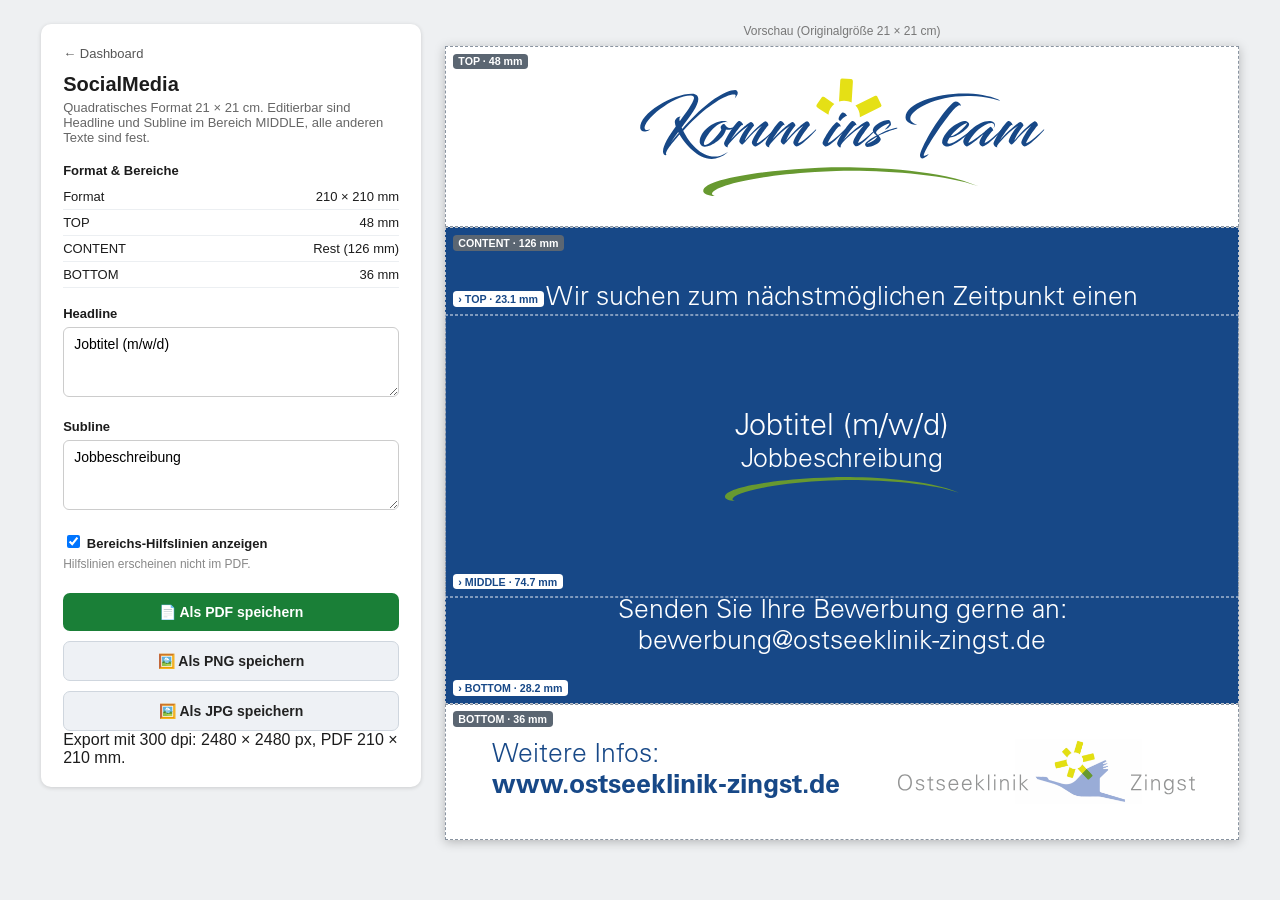
==== apps/socialmedia/index.html @ 78ff5de2 "Projekt in Dashboard und Apps gegliedert, SocialMedia-App ergaenzt - Dashboard (index.html) als Star" ====
<!DOCTYPE html>
<html lang="de">
<head>
<meta charset="UTF-8">
<meta name="viewport" content="width=device-width, initial-scale=1">
<title>OKZ SocialMedia</title>
<link rel="stylesheet" href="../../shared/base.css">
<style>
  :root{
    --sm-w: 210mm;
    --sm-h: 210mm;
    --top-h: 48mm;
    --bottom-h: 36mm;
    --top-edge: 8.4mm;
    --bottom-left: 12.3mm;
    --bottom-logo-right: 11.7mm;
    --bottom-logo-bottom: 9.5mm;
    --content-top-gap: 15mm;
    --content-bottom-gap: 12mm;
    --mid-side: 12.5mm;
    --mid-line-h: 6.5mm;
    --mid-line-gap: 0mm;
  }

  /* --- Vorschau ---
     #sign behält intern immer exakt 210x210mm (PDF-Export) und wird für die
     Bildschirmanzeige per JS-Transform herunterskaliert (wie beim Schilder-Generator). */
  .preview-wrap{
    width: 100%;
    max-width: var(--sm-w);
    flex: 1 1 320px;
  }
  .preview-scale-note{
    font-size: 12px;
    color:#777;
    margin-bottom: 8px;
    text-align:center;
  }
  .sign-scale-wrap{
    position: relative;
    width: 100%;
    aspect-ratio: 1 / 1;
    overflow: hidden;
    box-shadow: 0 2px 10px rgba(0,0,0,0.25);
  }
  #sign{
    position: absolute;
    top: 0;
    left: 0;
    width: var(--sm-w);
    height: var(--sm-h);
    background:#fff;
    overflow: hidden;
    transform-origin: top left;

    /* 3 vertikale Bereiche: TOP fix, BOTTOM fix, CONTENT = verbleibende Höhe */
    display: grid;
    grid-template-rows: var(--top-h) minmax(0, 1fr) var(--bottom-h);
  }
  .zone{
    position: relative;
    min-height: 0;
    overflow: hidden;
  }
  .zone-top{ background: #ffffff; }
  /* CONTENT: selbst 3 vertikale Bereiche. TOP/BOTTOM fest (Höhe = Inhalt),
     MIDDLE flexibel (= Rest). */
  .zone-content{
    background: #174887;
    color: #ffffff;
    display: grid;
    grid-template-rows: auto minmax(0, 1fr) auto;
    font-family: "Univers LT Std", Arial, sans-serif;
    font-size: 20pt;
    line-height: 1.15;
  }
  .subzone{ position: relative; min-height: 0; }
  .zone-content p{ margin: 0; font-weight: 300; }
  .content-top{
    text-align: center;
    padding-top: var(--content-top-gap);
  }
  .content-bottom{
    text-align: center;
    padding-bottom: var(--content-bottom-gap);
  }
  /* MIDDLE: editierbare Blöcke (Headline + Subline + grüne Linie), 12,5 mm Rand links/rechts */
  .content-middle{
    display: flex;
    flex-direction: column;
    justify-content: safe center;
    padding-inline: var(--mid-side);
    overflow: hidden;
    text-align: center;
  }
  .mid-block{ flex: none; }
  .zone-content p.mid-headline{
    font-size: 23pt;
    white-space: pre-wrap;
  }
  .zone-content p.mid-subline{
    font-size: 20pt;
    white-space: pre-wrap;
  }
  .mid-line{
    display: block;
    height: var(--mid-line-h);
    width: auto;
    margin: var(--mid-line-gap) auto 0;
  }
  .warn{ margin: 8px 0 0; font-size: 12px; color: #b3261e; }

  .zone-bottom{
    background: #ffffff;
    color: #174887;
    /* feste Texte: vertikal zentriert, 12,3 mm Abstand links */
    display: flex;
    flex-direction: column;
    justify-content: center;
    padding-left: var(--bottom-left);
    font-family: "Univers LT Std", Arial, sans-serif;
    font-size: 20pt;
    line-height: 1.15;
  }
  /* Logo: Originalgröße aus dem SVG (78,5 mm), Abstand rechts/unten zur Fläche */
  .bottom-logo{
    position: absolute;
    right: var(--bottom-logo-right);
    bottom: var(--bottom-logo-bottom);
    width: 78.5mm;
    height: calc(78.5mm * 4549.1 / 20830.04);
    display: block;
  }
  .zone-bottom p{ margin: 0; font-weight: 300; }
  .zone-bottom p.strong{ font-weight: 700; }

  /* TOP: Logo mit Randabstand, innerhalb der Fläche eingepasst und zentriert */
  .top-logo{
    position: absolute;
    inset: var(--top-edge);
    width: calc(100% - 2 * var(--top-edge));
    height: calc(100% - 2 * var(--top-edge));
    object-fit: contain;
    object-position: center;
  }

  /* Hilfslinien: Bereichsrahmen + Beschriftung (nur Bildschirm, nicht im PDF) */
  #sign.show-guides .zone{
    outline: 1px dashed #8a94a0;
    outline-offset: -1px;
  }
  #sign.show-guides .zone::before{
    content: attr(data-label);
    position: absolute;
    top: 2mm;
    left: 2mm;
    padding: 0.5mm 1.5mm;
    font: 600 8pt "Segoe UI", Arial, sans-serif;
    color: #fff;
    background: #5b6672;
    border-radius: 1mm;
    z-index: 1;
  }

  #sign.show-guides .subzone{
    outline: 1px dashed rgba(255,255,255,0.45);
    outline-offset: -1px;
  }
  #sign.show-guides .subzone::before{
    content: attr(data-label);
    position: absolute;
    bottom: 2mm;
    left: 2mm;
    padding: 0.5mm 1.5mm;
    font: 600 8pt "Segoe UI", Arial, sans-serif;
    color: #174887;
    background: #fff;
    border-radius: 1mm;
    z-index: 1;
  }
  /* leere Bereiche (Höhe 0) bekommen keine Beschriftung */
  #sign [data-label=""]::before{ display: none !important; }

  .spec{
    width: 100%;
    border-collapse: collapse;
    font-size: 13px;
    margin-top: 4px;
  }
  .spec td{ padding: 5px 0; border-bottom: 1px solid #eceff2; }
  .spec td:last-child{ text-align: right; font-variant-numeric: tabular-nums; }
  .check{
    display:flex;
    align-items:center;
    gap: 8px;
    font-size: 14px;
    cursor:pointer;
  }

  @media print{
    .app{ padding:0; gap:0; }
    .panel, .preview-scale-note{ display:none !important; }
    .preview-wrap{ display:flex; width:auto; max-width:none; }
    .sign-scale-wrap{
      box-shadow:none;
      width: var(--sm-w);
      height: var(--sm-h);
      aspect-ratio: auto;
      overflow: visible;
    }
    #sign{
      position: static;
      transform: none !important;
      margin:0;
    }
    #sign{ -webkit-print-color-adjust: exact; print-color-adjust: exact; }
    #sign .zone, #sign .subzone{ outline: none !important; }
    #sign .zone::before, #sign .subzone::before{ display: none !important; }
    @page{ size: 210mm 210mm; margin: 0; }
  }
</style>
</head>
<body>
<script src="../../shared/auth.js"></script>
<div class="app">

  <div class="panel">
    <a class="back-link" href="../../index.html">← Dashboard</a>
    <h1>SocialMedia</h1>
    <p class="sub">Quadratisches Format 21 × 21 cm. Editierbar sind Headline und Subline im Bereich MIDDLE, alle anderen Texte sind fest.</p>

    <div class="field">
      <label>Format &amp; Bereiche</label>
      <table class="spec">
        <tr><td>Format</td><td>210 × 210 mm</td></tr>
        <tr><td>TOP</td><td>48 mm</td></tr>
        <tr><td>CONTENT</td><td>Rest (126 mm)</td></tr>
        <tr><td>BOTTOM</td><td>36 mm</td></tr>
      </table>
    </div>

    <div class="field">
      <label for="inHeadline">Headline</label>
      <textarea id="inHeadline"></textarea>
    </div>

    <div class="field">
      <label for="inSubline">Subline</label>
      <textarea id="inSubline"></textarea>
      <p class="warn" id="midWarn" hidden>Der Text passt nicht in den Bereich MIDDLE und wird abgeschnitten. Bitte kürzen.</p>
    </div>

    <div class="field">
      <label class="check"><input type="checkbox" id="chkGuides" checked> Bereichs-Hilfslinien anzeigen</label>
      <div class="hint">Hilfslinien erscheinen nicht im PDF.</div>
    </div>

    <div class="btnrow">
      <button class="btn-primary" id="btnPdf">📄 Als PDF speichern</button>
      <button class="btn-secondary" id="btnPng">🖼️ Als PNG speichern</button>
      <button class="btn-secondary" id="btnJpg">🖼️ Als JPG speichern</button>
    </div>
    <div class="hint" id="exportHint">Export mit 300 dpi: 2480 × 2480 px, PDF 210 × 210 mm.</div>
  </div>

  <div class="preview-wrap">
    <div class="preview-scale-note">Vorschau (Originalgröße 21 × 21 cm)</div>
    <div class="sign-scale-wrap" id="signScaleWrap">
      <div id="sign" class="show-guides">
        <div class="zone zone-top" id="zoneTop" data-name="TOP">
          <img class="top-logo" src="../../assets/TOP-Logo.svg" alt="Komm ins Team">
        </div>
        <div class="zone zone-content" id="zoneContent" data-name="CONTENT">
          <div class="subzone content-top" data-name="› TOP">
            <p>Wir suchen zum nächstmöglichen Zeitpunkt einen</p>
          </div>
          <div class="subzone content-middle" data-name="› MIDDLE"></div>
          <div class="subzone content-bottom" data-name="› BOTTOM">
            <p>Senden Sie Ihre Bewerbung gerne an:</p>
            <p>bewerbung@ostseeklinik-zingst.de</p>
          </div>
        </div>
        <div class="zone zone-bottom" id="zoneBottom" data-name="BOTTOM">
          <p>Weitere Infos:</p>
          <p class="strong">www.ostseeklinik-zingst.de</p>
          <object class="bottom-logo" type="image/svg+xml" data="../../assets/BOTTOM-logo.svg" role="img" aria-label="Ostseeklinik Zingst"></object>
        </div>
      </div>
    </div>
  </div>

</div>

<script src="../../shared/export.js"></script>
<script>
const els = {
  signScaleWrap: document.getElementById("signScaleWrap"),
  sign: document.getElementById("sign"),
  chkGuides: document.getElementById("chkGuides"),
  zones: document.querySelectorAll(".zone, .subzone"),
  middle: document.querySelector(".content-middle"),
  inHeadline: document.getElementById("inHeadline"),
  inSubline: document.getElementById("inSubline"),
  midWarn: document.getElementById("midWarn"),
  btnPdf: document.getElementById("btnPdf"),
  btnPng: document.getElementById("btnPng"),
  btnJpg: document.getElementById("btnJpg")
};

// Der einzige editierbare Block (Bereich MIDDLE)
const state = { headline: "Jobtitel (m/w/d)", subline: "Jobbeschreibung" };

const EXPORT = { widthMm: 210, heightMm: 210, dpi: 300 };
const MM_PER_PX = 25.4 / 96;

function renderMiddle(){
  els.middle.replaceChildren();
  const blockEl = document.createElement("div");
  blockEl.className = "mid-block";

  if(state.headline){
    const h = document.createElement("p");
    h.className = "mid-headline";
    h.textContent = state.headline;
    blockEl.appendChild(h);
  }
  if(state.subline){
    const s = document.createElement("p");
    s.className = "mid-subline";
    s.textContent = state.subline;
    blockEl.appendChild(s);
  }

  const line = document.createElement("img");
  line.className = "mid-line";
  line.src = "../../assets/green-line.svg";
  line.alt = "";
  blockEl.appendChild(line);

  els.middle.appendChild(blockEl);
  els.midWarn.hidden = els.middle.scrollHeight <= els.middle.clientHeight + 1;
}

function updatePreviewScale(){
  const wrapWidth = els.signScaleWrap.clientWidth;
  const naturalWidth = els.sign.offsetWidth; // von transform unbeeinflusst
  if(!wrapWidth || !naturalWidth) return;
  const scale = wrapWidth / naturalWidth;
  els.sign.style.transform = `scale(${scale})`;
  updateZoneLabels(scale);
}

// Beschriftet die Bereiche mit der tatsächlich gerenderten Höhe in mm
function updateZoneLabels(scale){
  els.zones.forEach(z => {
    const mm = z.getBoundingClientRect().height / scale * MM_PER_PX;
    z.dataset.label = mm < 0.05 ? "" : `${z.dataset.name} · ${mm.toFixed(1).replace(/\.0$/, "")} mm`;
  });
}

// --- Export ---
function fileBase(){
  const slug = state.headline.toLowerCase().replace(/[^a-z0-9äöüß]+/g, "-").replace(/^-+|-+$/g, "");
  return slug ? "socialmedia-" + slug : "socialmedia";
}

function setBusy(busy){
  [els.btnPdf, els.btnPng, els.btnJpg].forEach(b => { b.disabled = busy; });
  document.body.style.cursor = busy ? "progress" : "";
}

async function exportAs(kind){
  // Per Doppelklick (file://) kann der Browser keine Dateien laden/auslesen:
  // PDF geht dann über den Druckdialog, Bilder brauchen die Webseite.
  if(location.protocol === "file:"){
    if(kind === "pdf"){ window.print(); return; }
    alert("PNG/JPG-Export funktioniert nur über die Webseite (GitHub Pages) oder einen lokalen Server, nicht per Doppelklick auf die Datei.\n\nAlternative: „Als PDF speichern“ nutzt dann den Druckdialog.");
    return;
  }

  setBusy(true);
  try{
    const canvas = await OkzExport.renderToCanvas(els.sign, EXPORT);
    const base = fileBase();
    if(kind === "png"){
      OkzExport.download(await OkzExport.canvasToBlob(canvas, "image/png"), base + ".png");
      return;
    }
    const jpg = await OkzExport.canvasToBlob(canvas, "image/jpeg", 0.95);
    if(kind === "jpg"){
      OkzExport.download(jpg, base + ".jpg");
    } else {
      const pdf = await OkzExport.pdfFromJpeg(jpg, canvas.width, canvas.height, EXPORT.widthMm, EXPORT.heightMm);
      OkzExport.download(pdf, base + ".pdf");
    }
  }catch(err){
    console.error(err);
    alert("Export fehlgeschlagen: " + err.message);
  }finally{
    setBusy(false);
  }
}

// --- Events ---
els.inHeadline.value = state.headline;
els.inSubline.value = state.subline;
els.inHeadline.addEventListener("input", e => { state.headline = e.target.value; renderMiddle(); });
els.inSubline.addEventListener("input", e => { state.subline = e.target.value; renderMiddle(); });

els.chkGuides.addEventListener("change", () => {
  els.sign.classList.toggle("show-guides", els.chkGuides.checked);
});
els.btnPdf.addEventListener("click", () => exportAs("pdf"));
els.btnPng.addEventListener("click", () => exportAs("png"));
els.btnJpg.addEventListener("click", () => exportAs("jpg"));

window.addEventListener("resize", updatePreviewScale);
window.addEventListener("load", () => { updatePreviewScale(); renderMiddle(); });
renderMiddle();
updatePreviewScale();
</script>
</body>
</html>
---- shared/base.css ----
/* Gemeinsame Basis für Dashboard und alle Apps (Schilder, SocialMedia, ...) */

@font-face{
  font-family: "Univers LT Std";
  src: url("fonts/UniversLTStd-Bold.otf") format("opentype");
  font-weight: 700;
  font-style: normal;
}
@font-face{
  font-family: "Univers LT Std";
  src: url("fonts/UniversLTStd-Light.otf") format("opentype");
  font-weight: 300;
  font-style: normal;
}

*{ box-sizing: border-box; }
html,body{
  margin:0; padding:0;
  font-family: "Segoe UI", Arial, Helvetica, sans-serif;
  background:#eef0f2;
  color:#1c1c1c;
}

/* --- Layout: Seitenleiste (.panel) + Vorschau --- */
.app{
  display:flex;
  flex-wrap: wrap;
  gap: 24px;
  padding: 24px;
  align-items: flex-start;
  justify-content: center;
}
.panel{
  background:#fff;
  border-radius: 10px;
  box-shadow: 0 1px 4px rgba(0,0,0,0.15);
  padding: 20px 22px;
  width: 100%;
  max-width: 380px;
  flex: 1 1 320px;
}
.panel h1{
  font-size: 20px;
  margin: 0 0 4px 0;
}
.panel p.sub{
  margin: 0 0 18px 0;
  color:#666;
  font-size: 13px;
}
.back-link{
  display:inline-block;
  margin-bottom: 12px;
  font-size: 13px;
  color:#555;
  text-decoration:none;
}
.back-link:hover{ color:#111; text-decoration:underline; }

/* --- Formularfelder --- */
.field{ margin-bottom: 18px; }
.field label, label.fieldlabel{
  display:block;
  font-weight: 600;
  font-size: 13px;
  margin-bottom: 6px;
}
.field input[type="text"],
.field textarea,
select{
  width: 100%;
  padding: 8px 10px;
  border: 1px solid #ccc;
  border-radius: 6px;
  font-size: 14px;
  font-family: inherit;
  resize: vertical;
}
.field textarea{ min-height: 70px; }
.field .hint{
  font-size: 12px;
  color:#888;
  margin-top: 4px;
}

/* --- Buttons --- */
.btnrow{
  display:flex;
  flex-direction: column;
  gap: 10px;
  margin-top: 22px;
}
button{
  font-family: inherit;
  font-size: 14px;
  font-weight: 600;
  padding: 11px 14px;
  border-radius: 7px;
  border: none;
  cursor: pointer;
}
.btn-primary{ background:#1a7f37; color:#fff; }
.btn-secondary{ background:#eef1f5; color:#222; border:1px solid #cfd6de; }
.btn-tertiary{ background:#fff; color:#222; border:1px solid #cfd6de; cursor:pointer; }

/* --- Login-Hürde (wird von auth.js nur bei gesetztem Passwort-Hash eingefügt) --- */
.login-gate{
  position: fixed;
  inset: 0;
  background: #eef0f2;
  display: flex;
  align-items: center;
  justify-content: center;
  z-index: 1000;
  padding: 24px;
}
.login-card{
  background:#fff;
  border-radius: 10px;
  box-shadow: 0 1px 4px rgba(0,0,0,0.15);
  padding: 28px 26px;
  width: 100%;
  max-width: 320px;
  text-align: center;
}
.login-card h1{
  font-size: 18px;
  margin: 0 0 4px 0;
}
.login-card p.sub{
  margin: 0 0 16px 0;
  color:#666;
  font-size: 13px;
}
.login-card input[type="password"]{
  width: 100%;
  padding: 10px 12px;
  border: 1px solid #ccc;
  border-radius: 6px;
  font-size: 15px;
  font-family: inherit;
}
.login-error{
  color:#b3261e;
  font-size: 13px;
  margin: 10px 0 0 0;
  display:none;
}

@media print{
  body{ background:#fff; }
  .login-gate{ display:none !important; }
}

@media (max-width: 480px){
  .app{ padding: 12px; gap: 16px; }
  .panel{ padding: 16px; }
}
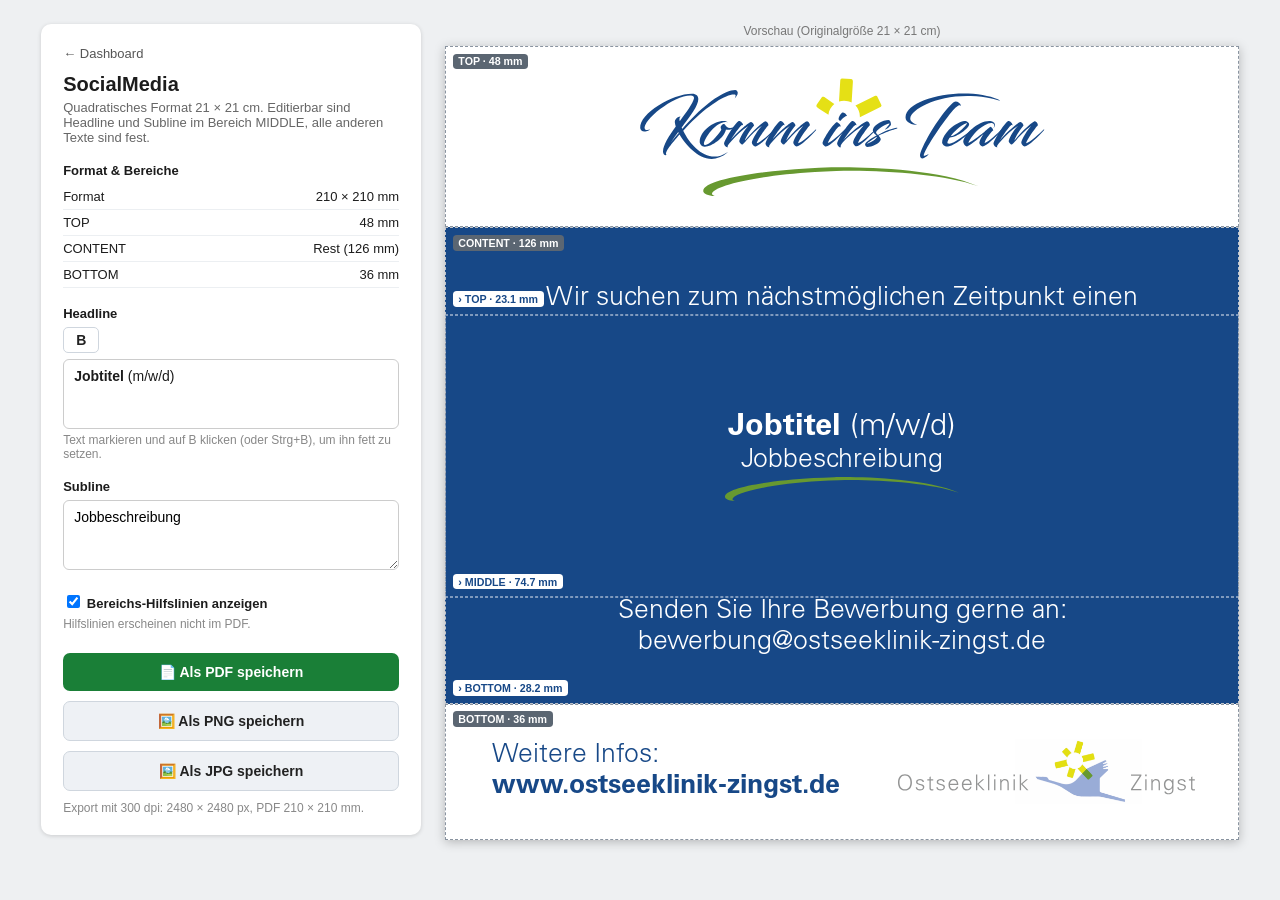
==== commit f0d6bfc6: "Update" ====
--- a/apps/socialmedia/index.html
+++ b/apps/socialmedia/index.html
@@ -108,7 +108,34 @@
     width: auto;
     margin: var(--mid-line-gap) auto 0;
   }
+  .zone-content p.mid-headline .mid-bold{ font-weight: 700; }
   .warn{ margin: 8px 0 0; font-size: 12px; color: #b3261e; }
+  #exportHint{ margin-top: 10px; font-size: 12px; color: #888; }
+
+  /* Headline-Editor: Textfeld mit Fett-Schaltfläche */
+  .rte-bar{ display: flex; margin-bottom: 6px; }
+  .rte-btn{
+    background:#fff;
+    border:1px solid #cfd6de;
+    color:#222;
+    font-size:14px;
+    padding: 4px 12px;
+    border-radius: 5px;
+    cursor:pointer;
+  }
+  .rte-btn.active{ background:#222; border-color:#222; color:#fff; }
+  .rte{
+    width: 100%;
+    min-height: 70px;
+    padding: 8px 10px;
+    border: 1px solid #ccc;
+    border-radius: 6px;
+    background: #fff;
+    font-size: 14px;
+    font-family: inherit;
+    white-space: pre-wrap;
+    overflow-wrap: anywhere;
+  }
 
   .zone-bottom{
     background: #ffffff;
@@ -240,8 +267,12 @@
     </div>
 
     <div class="field">
-      <label for="inHeadline">Headline</label>
-      <textarea id="inHeadline"></textarea>
+      <label id="lblHeadline">Headline</label>
+      <div class="rte-bar">
+        <button type="button" class="rte-btn" id="btnBold" title="Markierten Text fett (Strg+B)" aria-pressed="false"><b>B</b></button>
+      </div>
+      <div class="rte" id="inHeadline" contenteditable="true" role="textbox" aria-multiline="true" aria-labelledby="lblHeadline"></div>
+      <div class="hint">Text markieren und auf B klicken (oder Strg+B), um ihn fett zu setzen.</div>
     </div>
 
     <div class="field">
@@ -300,6 +331,7 @@
   zones: document.querySelectorAll(".zone, .subzone"),
   middle: document.querySelector(".content-middle"),
   inHeadline: document.getElementById("inHeadline"),
+  btnBold: document.getElementById("btnBold"),
   inSubline: document.getElementById("inSubline"),
   midWarn: document.getElementById("midWarn"),
   btnPdf: document.getElementById("btnPdf"),
@@ -308,7 +340,62 @@
 };
 
 // Der einzige editierbare Block (Bereich MIDDLE)
-const state = { headline: "Jobtitel (m/w/d)", subline: "Jobbeschreibung" };
+// Headline als Textabschnitte: { t: Text (inkl. Zeilenumbruechen), b: fett }
+const state = {
+  headline: [{ t: "Jobtitel", b: true }, { t: " (m/w/d)", b: false }],
+  subline: "Jobbeschreibung"
+};
+
+function headlineText(){
+  return state.headline.map(r => r.t).join("");
+}
+
+// Liest den Editor (contenteditable) in Textabschnitte; nur Fett und Zeilenumbrueche zaehlen.
+function readRuns(root){
+  const runs = [];
+  const endsWithNewline = () => runs.length > 0 && runs[runs.length - 1].t.endsWith("\n");
+  const push = (t, b) => {
+    if(!t) return;
+    const last = runs[runs.length - 1];
+    if(last && last.b === b) last.t += t; else runs.push({ t, b });
+  };
+  const walk = (node, bold) => {
+    node.childNodes.forEach(ch => {
+      if(ch.nodeType === Node.TEXT_NODE){
+        push(ch.nodeValue.split(String.fromCharCode(160)).join(" "), bold);
+        return;
+      }
+      if(ch.nodeType !== Node.ELEMENT_NODE) return;
+      if(ch.tagName === "BR"){ push("\n", bold); return; }
+      let b = bold;
+      if(ch.tagName === "B" || ch.tagName === "STRONG") b = true;
+      const w = ch.style && ch.style.fontWeight;
+      if(w) b = (w === "bold" || w === "bolder" || parseInt(w, 10) >= 600);
+      if((ch.tagName === "DIV" || ch.tagName === "P") && runs.length && !endsWithNewline()) push("\n", false);
+      walk(ch, b);
+    });
+  };
+  walk(root, false);
+  while(runs.length && /\n$/.test(runs[runs.length - 1].t)){
+    const last = runs[runs.length - 1];
+    last.t = last.t.replace(/\n+$/, "");
+    if(!last.t) runs.pop();
+  }
+  return runs;
+}
+
+function fillEditor(runs){
+  els.inHeadline.replaceChildren();
+  runs.forEach(r => {
+    if(r.b){
+      const b = document.createElement("b");
+      b.textContent = r.t;
+      els.inHeadline.appendChild(b);
+    } else {
+      els.inHeadline.appendChild(document.createTextNode(r.t));
+    }
+  });
+}
 
 const EXPORT = { widthMm: 210, heightMm: 210, dpi: 300 };
 const MM_PER_PX = 25.4 / 96;
@@ -318,10 +405,19 @@
   const blockEl = document.createElement("div");
   blockEl.className = "mid-block";
 
-  if(state.headline){
+  if(headlineText()){
     const h = document.createElement("p");
     h.className = "mid-headline";
-    h.textContent = state.headline;
+    state.headline.forEach(r => {
+      if(r.b){
+        const s = document.createElement("span");
+        s.className = "mid-bold";
+        s.textContent = r.t;
+        h.appendChild(s);
+      } else {
+        h.appendChild(document.createTextNode(r.t));
+      }
+    });
     blockEl.appendChild(h);
   }
   if(state.subline){
@@ -360,7 +456,7 @@
 
 // --- Export ---
 function fileBase(){
-  const slug = state.headline.toLowerCase().replace(/[^a-z0-9äöüß]+/g, "-").replace(/^-+|-+$/g, "");
+  const slug = headlineText().toLowerCase().replace(/[^a-z0-9äöüß]+/g, "-").replace(/^-+|-+$/g, "");
   return slug ? "socialmedia-" + slug : "socialmedia";
 }
 
@@ -402,9 +498,45 @@
 }
 
 // --- Events ---
-els.inHeadline.value = state.headline;
+fillEditor(state.headline);
 els.inSubline.value = state.subline;
-els.inHeadline.addEventListener("input", e => { state.headline = e.target.value; renderMiddle(); });
+
+function syncHeadline(){
+  state.headline = readRuns(els.inHeadline);
+  renderMiddle();
+  updateBoldState();
+}
+
+function updateBoldState(){
+  const sel = document.getSelection();
+  const inside = sel.rangeCount > 0 && els.inHeadline.contains(sel.anchorNode);
+  const on = inside && document.queryCommandState("bold");
+  els.btnBold.classList.toggle("active", !!on);
+  els.btnBold.setAttribute("aria-pressed", String(!!on));
+}
+
+els.inHeadline.addEventListener("input", syncHeadline);
+// Nur Fett erlaubt: Kursiv/Unterstrichen/... sperren, Enter als Zeilenumbruch, Einfuegen nur als Text
+els.inHeadline.addEventListener("beforeinput", e => {
+  if(e.inputType === "insertParagraph"){
+    e.preventDefault();
+    document.execCommand("insertLineBreak");
+  } else if(e.inputType === "insertFromDrop" || (e.inputType.startsWith("format") && e.inputType !== "formatBold")){
+    e.preventDefault();
+  }
+});
+els.inHeadline.addEventListener("paste", e => {
+  e.preventDefault();
+  const text = (e.clipboardData || window.clipboardData).getData("text/plain");
+  document.execCommand("insertText", false, text);
+});
+els.btnBold.addEventListener("mousedown", e => e.preventDefault());
+els.btnBold.addEventListener("click", () => {
+  els.inHeadline.focus();
+  document.execCommand("bold");
+  syncHeadline();
+});
+document.addEventListener("selectionchange", updateBoldState);
 els.inSubline.addEventListener("input", e => { state.subline = e.target.value; renderMiddle(); });
 
 els.chkGuides.addEventListener("change", () => {
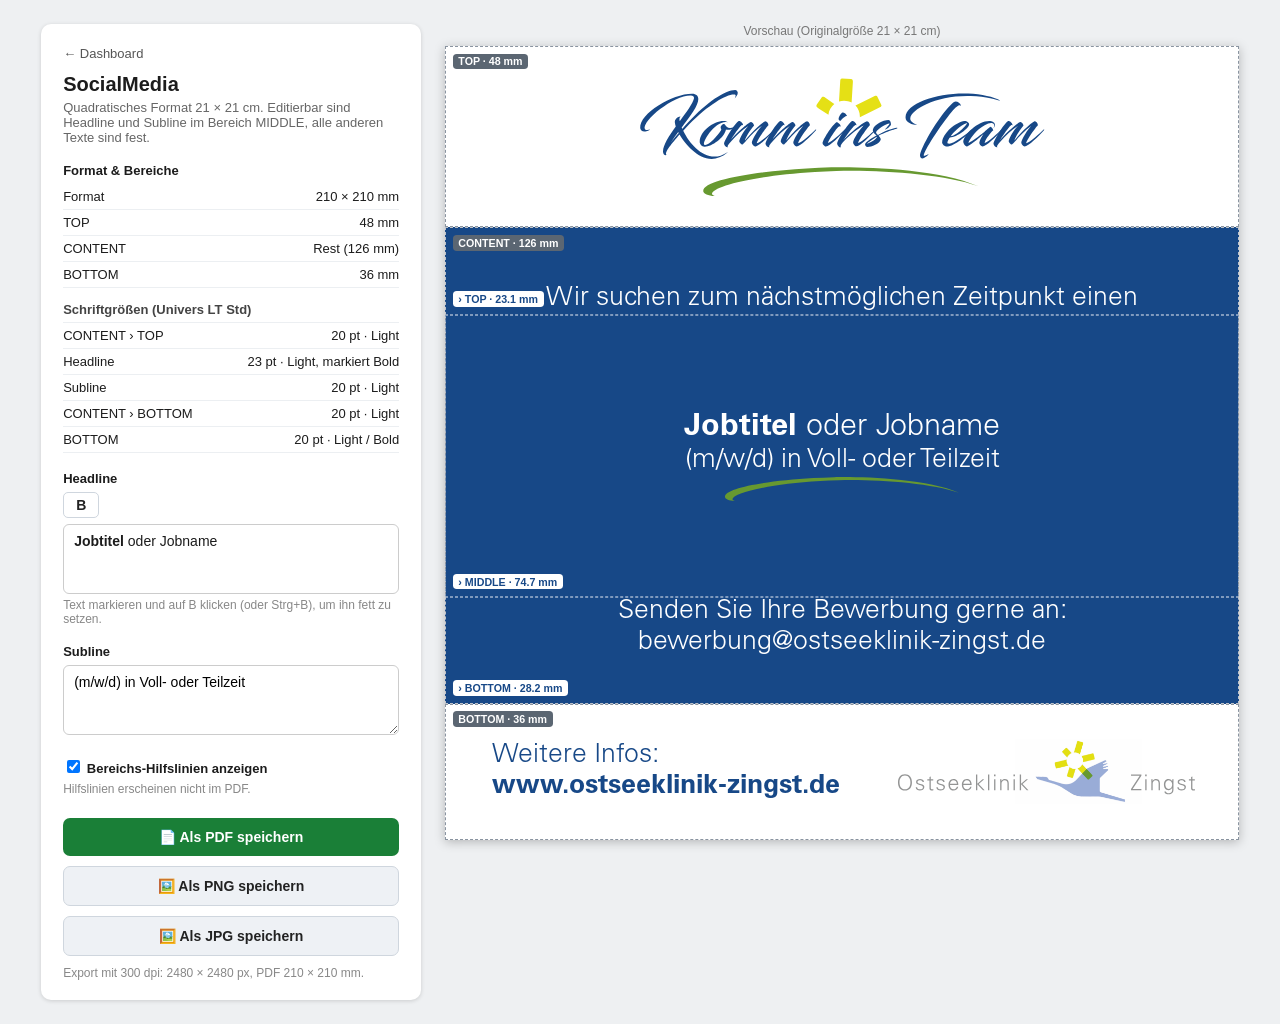
==== commit b7d6956c: "Update" ====
--- a/apps/socialmedia/index.html
+++ b/apps/socialmedia/index.html
@@ -1,555 +1,722 @@
 <!DOCTYPE html>
 <html lang="de">
 <head>
-<meta charset="UTF-8">
-<meta name="viewport" content="width=device-width, initial-scale=1">
-<title>OKZ SocialMedia</title>
-<link rel="stylesheet" href="../../shared/base.css">
-<style>
-  :root{
-    --sm-w: 210mm;
-    --sm-h: 210mm;
-    --top-h: 48mm;
-    --bottom-h: 36mm;
-    --top-edge: 8.4mm;
-    --bottom-left: 12.3mm;
-    --bottom-logo-right: 11.7mm;
-    --bottom-logo-bottom: 9.5mm;
-    --content-top-gap: 15mm;
-    --content-bottom-gap: 12mm;
-    --mid-side: 12.5mm;
-    --mid-line-h: 6.5mm;
-    --mid-line-gap: 0mm;
-  }
-
-  /* --- Vorschau ---
-     #sign behält intern immer exakt 210x210mm (PDF-Export) und wird für die
-     Bildschirmanzeige per JS-Transform herunterskaliert (wie beim Schilder-Generator). */
-  .preview-wrap{
-    width: 100%;
-    max-width: var(--sm-w);
-    flex: 1 1 320px;
-  }
-  .preview-scale-note{
-    font-size: 12px;
-    color:#777;
-    margin-bottom: 8px;
-    text-align:center;
-  }
-  .sign-scale-wrap{
-    position: relative;
-    width: 100%;
-    aspect-ratio: 1 / 1;
-    overflow: hidden;
-    box-shadow: 0 2px 10px rgba(0,0,0,0.25);
-  }
-  #sign{
-    position: absolute;
-    top: 0;
-    left: 0;
-    width: var(--sm-w);
-    height: var(--sm-h);
-    background:#fff;
-    overflow: hidden;
-    transform-origin: top left;
-
-    /* 3 vertikale Bereiche: TOP fix, BOTTOM fix, CONTENT = verbleibende Höhe */
-    display: grid;
-    grid-template-rows: var(--top-h) minmax(0, 1fr) var(--bottom-h);
-  }
-  .zone{
-    position: relative;
-    min-height: 0;
-    overflow: hidden;
-  }
-  .zone-top{ background: #ffffff; }
-  /* CONTENT: selbst 3 vertikale Bereiche. TOP/BOTTOM fest (Höhe = Inhalt),
-     MIDDLE flexibel (= Rest). */
-  .zone-content{
-    background: #174887;
-    color: #ffffff;
-    display: grid;
-    grid-template-rows: auto minmax(0, 1fr) auto;
-    font-family: "Univers LT Std", Arial, sans-serif;
-    font-size: 20pt;
-    line-height: 1.15;
-  }
-  .subzone{ position: relative; min-height: 0; }
-  .zone-content p{ margin: 0; font-weight: 300; }
-  .content-top{
-    text-align: center;
-    padding-top: var(--content-top-gap);
-  }
-  .content-bottom{
-    text-align: center;
-    padding-bottom: var(--content-bottom-gap);
-  }
-  /* MIDDLE: editierbare Blöcke (Headline + Subline + grüne Linie), 12,5 mm Rand links/rechts */
-  .content-middle{
-    display: flex;
-    flex-direction: column;
-    justify-content: safe center;
-    padding-inline: var(--mid-side);
-    overflow: hidden;
-    text-align: center;
-  }
-  .mid-block{ flex: none; }
-  .zone-content p.mid-headline{
-    font-size: 23pt;
-    white-space: pre-wrap;
-  }
-  .zone-content p.mid-subline{
-    font-size: 20pt;
-    white-space: pre-wrap;
-  }
-  .mid-line{
-    display: block;
-    height: var(--mid-line-h);
-    width: auto;
-    margin: var(--mid-line-gap) auto 0;
-  }
-  .zone-content p.mid-headline .mid-bold{ font-weight: 700; }
-  .warn{ margin: 8px 0 0; font-size: 12px; color: #b3261e; }
-  #exportHint{ margin-top: 10px; font-size: 12px; color: #888; }
-
-  /* Headline-Editor: Textfeld mit Fett-Schaltfläche */
-  .rte-bar{ display: flex; margin-bottom: 6px; }
-  .rte-btn{
-    background:#fff;
-    border:1px solid #cfd6de;
-    color:#222;
-    font-size:14px;
-    padding: 4px 12px;
-    border-radius: 5px;
-    cursor:pointer;
-  }
-  .rte-btn.active{ background:#222; border-color:#222; color:#fff; }
-  .rte{
-    width: 100%;
-    min-height: 70px;
-    padding: 8px 10px;
-    border: 1px solid #ccc;
-    border-radius: 6px;
-    background: #fff;
-    font-size: 14px;
-    font-family: inherit;
-    white-space: pre-wrap;
-    overflow-wrap: anywhere;
-  }
-
-  .zone-bottom{
-    background: #ffffff;
-    color: #174887;
-    /* feste Texte: vertikal zentriert, 12,3 mm Abstand links */
-    display: flex;
-    flex-direction: column;
-    justify-content: center;
-    padding-left: var(--bottom-left);
-    font-family: "Univers LT Std", Arial, sans-serif;
-    font-size: 20pt;
-    line-height: 1.15;
-  }
-  /* Logo: Originalgröße aus dem SVG (78,5 mm), Abstand rechts/unten zur Fläche */
-  .bottom-logo{
-    position: absolute;
-    right: var(--bottom-logo-right);
-    bottom: var(--bottom-logo-bottom);
-    width: 78.5mm;
-    height: calc(78.5mm * 4549.1 / 20830.04);
-    display: block;
-  }
-  .zone-bottom p{ margin: 0; font-weight: 300; }
-  .zone-bottom p.strong{ font-weight: 700; }
-
-  /* TOP: Logo mit Randabstand, innerhalb der Fläche eingepasst und zentriert */
-  .top-logo{
-    position: absolute;
-    inset: var(--top-edge);
-    width: calc(100% - 2 * var(--top-edge));
-    height: calc(100% - 2 * var(--top-edge));
-    object-fit: contain;
-    object-position: center;
-  }
-
-  /* Hilfslinien: Bereichsrahmen + Beschriftung (nur Bildschirm, nicht im PDF) */
-  #sign.show-guides .zone{
-    outline: 1px dashed #8a94a0;
-    outline-offset: -1px;
-  }
-  #sign.show-guides .zone::before{
-    content: attr(data-label);
-    position: absolute;
-    top: 2mm;
-    left: 2mm;
-    padding: 0.5mm 1.5mm;
-    font: 600 8pt "Segoe UI", Arial, sans-serif;
-    color: #fff;
-    background: #5b6672;
-    border-radius: 1mm;
-    z-index: 1;
-  }
-
-  #sign.show-guides .subzone{
-    outline: 1px dashed rgba(255,255,255,0.45);
-    outline-offset: -1px;
-  }
-  #sign.show-guides .subzone::before{
-    content: attr(data-label);
-    position: absolute;
-    bottom: 2mm;
-    left: 2mm;
-    padding: 0.5mm 1.5mm;
-    font: 600 8pt "Segoe UI", Arial, sans-serif;
-    color: #174887;
-    background: #fff;
-    border-radius: 1mm;
-    z-index: 1;
-  }
-  /* leere Bereiche (Höhe 0) bekommen keine Beschriftung */
-  #sign [data-label=""]::before{ display: none !important; }
-
-  .spec{
-    width: 100%;
-    border-collapse: collapse;
-    font-size: 13px;
-    margin-top: 4px;
-  }
-  .spec td{ padding: 5px 0; border-bottom: 1px solid #eceff2; }
-  .spec td:last-child{ text-align: right; font-variant-numeric: tabular-nums; }
-  .check{
-    display:flex;
-    align-items:center;
-    gap: 8px;
-    font-size: 14px;
-    cursor:pointer;
-  }
-
-  @media print{
-    .app{ padding:0; gap:0; }
-    .panel, .preview-scale-note{ display:none !important; }
-    .preview-wrap{ display:flex; width:auto; max-width:none; }
-    .sign-scale-wrap{
-      box-shadow:none;
-      width: var(--sm-w);
-      height: var(--sm-h);
-      aspect-ratio: auto;
-      overflow: visible;
-    }
-    #sign{
-      position: static;
-      transform: none !important;
-      margin:0;
-    }
-    #sign{ -webkit-print-color-adjust: exact; print-color-adjust: exact; }
-    #sign .zone, #sign .subzone{ outline: none !important; }
-    #sign .zone::before, #sign .subzone::before{ display: none !important; }
-    @page{ size: 210mm 210mm; margin: 0; }
-  }
-</style>
+    <meta charset="UTF-8">
+    <meta name="viewport" content="width=device-width, initial-scale=1">
+    <title>OKZ SocialMedia</title>
+    <link rel="stylesheet" href="../../shared/base.css">
+    <style>
+        :root {
+            --sm-w: 210mm;
+            --sm-h: 210mm;
+            --top-h: 48mm;
+            --bottom-h: 36mm;
+            --top-edge: 8.4mm;
+            --bottom-left: 12.3mm;
+            --bottom-logo-right: 11.7mm;
+            --bottom-logo-bottom: 9.5mm;
+            --content-top-gap: 15mm;
+            --content-bottom-gap: 12mm;
+            --mid-side: 12.5mm;
+            --mid-line-h: 6.5mm;
+            --mid-line-gap: 0mm;
+            --fs-text: 20pt;
+            --fs-headline: 23pt;
+            --fs-subline: 20pt;
+        }
+
+        /* --- Vorschau ---
+           #sign behält intern immer exakt 210x210mm (PDF-Export) und wird für die
+           Bildschirmanzeige per JS-Transform herunterskaliert (wie beim Schilder-Generator). */
+        .preview-wrap {
+            width: 100%;
+            max-width: var(--sm-w);
+            flex: 1 1 320px;
+        }
+
+        .preview-scale-note {
+            font-size: 12px;
+            color: #777;
+            margin-bottom: 8px;
+            text-align: center;
+        }
+
+        .sign-scale-wrap {
+            position: relative;
+            width: 100%;
+            aspect-ratio: 1 / 1;
+            overflow: hidden;
+            box-shadow: 0 2px 10px rgba(0, 0, 0, 0.25);
+        }
+
+        #sign {
+            position: absolute;
+            top: 0;
+            left: 0;
+            width: var(--sm-w);
+            height: var(--sm-h);
+            background: #fff;
+            overflow: hidden;
+            transform-origin: top left;
+
+            /* 3 vertikale Bereiche: TOP fix, BOTTOM fix, CONTENT = verbleibende Höhe */
+            display: grid;
+            grid-template-rows: var(--top-h) minmax(0, 1fr) var(--bottom-h);
+        }
+
+        .zone {
+            position: relative;
+            min-height: 0;
+            overflow: hidden;
+        }
+
+        .zone-top {
+            background: #ffffff;
+        }
+
+        /* CONTENT: selbst 3 vertikale Bereiche. TOP/BOTTOM fest (Höhe = Inhalt),
+           MIDDLE flexibel (= Rest). */
+        .zone-content {
+            background: #174887;
+            color: #ffffff;
+            display: grid;
+            grid-template-rows: auto minmax(0, 1fr) auto;
+            font-family: "Univers LT Std", Arial, sans-serif;
+            font-size: var(--fs-text);
+            line-height: 1.15;
+        }
+
+        .subzone {
+            position: relative;
+            min-height: 0;
+        }
+
+        .zone-content p {
+            margin: 0;
+            font-weight: 300;
+        }
+
+        .content-top {
+            text-align: center;
+            padding-top: var(--content-top-gap);
+        }
+
+        .content-bottom {
+            text-align: center;
+            padding-bottom: var(--content-bottom-gap);
+        }
+
+        /* MIDDLE: editierbare Blöcke (Headline + Subline + grüne Linie), 12,5 mm Rand links/rechts */
+        .content-middle {
+            display: flex;
+            flex-direction: column;
+            justify-content: safe center;
+            padding-inline: var(--mid-side);
+            overflow: hidden;
+            text-align: center;
+        }
+
+        .mid-block {
+            flex: none;
+        }
+
+        .zone-content p.mid-headline {
+            font-size: var(--fs-headline);
+            white-space: pre-wrap;
+        }
+
+        .zone-content p.mid-subline {
+            font-size: var(--fs-subline);
+            white-space: pre-wrap;
+        }
+
+        .mid-line {
+            display: block;
+            height: var(--mid-line-h);
+            width: auto;
+            margin: var(--mid-line-gap) auto 0;
+        }
+
+        .zone-content p.mid-headline .mid-bold {
+            font-weight: 700;
+        }
+
+        .warn {
+            margin: 8px 0 0;
+            font-size: 12px;
+            color: #b3261e;
+        }
+
+        #exportHint {
+            margin-top: 10px;
+            font-size: 12px;
+            color: #888;
+        }
+
+        /* Headline-Editor: Textfeld mit Fett-Schaltfläche */
+        .rte-bar {
+            display: flex;
+            margin-bottom: 6px;
+        }
+
+        .rte-btn {
+            background: #fff;
+            border: 1px solid #cfd6de;
+            color: #222;
+            font-size: 14px;
+            padding: 4px 12px;
+            border-radius: 5px;
+            cursor: pointer;
+        }
+
+        .rte-btn.active {
+            background: #222;
+            border-color: #222;
+            color: #fff;
+        }
+
+        .rte {
+            width: 100%;
+            min-height: 70px;
+            padding: 8px 10px;
+            border: 1px solid #ccc;
+            border-radius: 6px;
+            background: #fff;
+            font-size: 14px;
+            font-family: inherit;
+            white-space: pre-wrap;
+            overflow-wrap: anywhere;
+        }
+
+        .zone-bottom {
+            background: #ffffff;
+            color: #174887;
+            /* feste Texte: vertikal zentriert, 12,3 mm Abstand links */
+            display: flex;
+            flex-direction: column;
+            justify-content: center;
+            padding-left: var(--bottom-left);
+            font-family: "Univers LT Std", Arial, sans-serif;
+            font-size: var(--fs-text);
+            line-height: 1.15;
+        }
+
+        /* Logo: Originalgröße aus dem SVG (78,5 mm), Abstand rechts/unten zur Fläche */
+        .bottom-logo {
+            position: absolute;
+            right: var(--bottom-logo-right);
+            bottom: var(--bottom-logo-bottom);
+            width: 78.5mm;
+            height: calc(78.5mm * 4549.1 / 20830.04);
+            display: block;
+        }
+
+        .zone-bottom p {
+            margin: 0;
+            font-weight: 300;
+        }
+
+        .zone-bottom p.strong {
+            font-weight: 700;
+        }
+
+        /* TOP: Logo mit Randabstand, innerhalb der Fläche eingepasst und zentriert */
+        .top-logo {
+            position: absolute;
+            inset: var(--top-edge);
+            width: calc(100% - 2 * var(--top-edge));
+            height: calc(100% - 2 * var(--top-edge));
+            object-fit: contain;
+            object-position: center;
+        }
+
+        /* Hilfslinien: Bereichsrahmen + Beschriftung (nur Bildschirm, nicht im PDF) */
+        #sign.show-guides .zone {
+            outline: 1px dashed #8a94a0;
+            outline-offset: -1px;
+        }
+
+        #sign.show-guides .zone::before {
+            content: attr(data-label);
+            position: absolute;
+            top: 2mm;
+            left: 2mm;
+            padding: 0.5mm 1.5mm;
+            font: 600 8pt "Segoe UI", Arial, sans-serif;
+            color: #fff;
+            background: #5b6672;
+            border-radius: 1mm;
+            z-index: 1;
+        }
+
+        #sign.show-guides .subzone {
+            outline: 1px dashed rgba(255, 255, 255, 0.45);
+            outline-offset: -1px;
+        }
+
+        #sign.show-guides .subzone::before {
+            content: attr(data-label);
+            position: absolute;
+            bottom: 2mm;
+            left: 2mm;
+            padding: 0.5mm 1.5mm;
+            font: 600 8pt "Segoe UI", Arial, sans-serif;
+            color: #174887;
+            background: #fff;
+            border-radius: 1mm;
+            z-index: 1;
+        }
+
+        /* leere Bereiche (Höhe 0) bekommen keine Beschriftung */
+        #sign [data-label=""]::before {
+            display: none !important;
+        }
+
+        .spec {
+            width: 100%;
+            border-collapse: collapse;
+            font-size: 13px;
+            margin-top: 4px;
+        }
+
+        .spec td {
+            padding: 5px 0;
+            border-bottom: 1px solid #eceff2;
+        }
+
+        .spec td:last-child {
+            text-align: right;
+            font-variant-numeric: tabular-nums;
+        }
+
+        .spec .spec-head td {
+            padding-top: 14px;
+            font-weight: 600;
+            text-align: left;
+            color: #444;
+        }
+
+        .check {
+            display: flex;
+            align-items: center;
+            gap: 8px;
+            font-size: 14px;
+            cursor: pointer;
+        }
+
+        @media print {
+            .app {
+                padding: 0;
+                gap: 0;
+            }
+
+            .panel, .preview-scale-note {
+                display: none !important;
+            }
+
+            .preview-wrap {
+                display: flex;
+                width: auto;
+                max-width: none;
+            }
+
+            .sign-scale-wrap {
+                box-shadow: none;
+                width: var(--sm-w);
+                height: var(--sm-h);
+                aspect-ratio: auto;
+                overflow: visible;
+            }
+
+            #sign {
+                position: static;
+                transform: none !important;
+                margin: 0;
+            }
+
+            #sign {
+                -webkit-print-color-adjust: exact;
+                print-color-adjust: exact;
+            }
+
+            #sign .zone, #sign .subzone {
+                outline: none !important;
+            }
+
+            #sign .zone::before, #sign .subzone::before {
+                display: none !important;
+            }
+
+            @page {
+                size: 210mm 210mm;
+                margin: 0;
+            }
+        }
+    </style>
 </head>
 <body>
 <script src="../../shared/auth.js"></script>
 <div class="app">
 
-  <div class="panel">
-    <a class="back-link" href="../../index.html">← Dashboard</a>
-    <h1>SocialMedia</h1>
-    <p class="sub">Quadratisches Format 21 × 21 cm. Editierbar sind Headline und Subline im Bereich MIDDLE, alle anderen Texte sind fest.</p>
-
-    <div class="field">
-      <label>Format &amp; Bereiche</label>
-      <table class="spec">
-        <tr><td>Format</td><td>210 × 210 mm</td></tr>
-        <tr><td>TOP</td><td>48 mm</td></tr>
-        <tr><td>CONTENT</td><td>Rest (126 mm)</td></tr>
-        <tr><td>BOTTOM</td><td>36 mm</td></tr>
-      </table>
+    <div class="panel">
+        <a class="back-link" href="../../index.html">← Dashboard</a>
+        <h1>SocialMedia</h1>
+        <p class="sub">Quadratisches Format 21 × 21 cm. Editierbar sind Headline und Subline im Bereich MIDDLE, alle
+            anderen Texte sind fest.</p>
+
+        <div class="field">
+            <label>Format &amp; Bereiche</label>
+            <table class="spec">
+                <tr>
+                    <td>Format</td>
+                    <td>210 × 210 mm</td>
+                </tr>
+                <tr>
+                    <td>TOP</td>
+                    <td>48 mm</td>
+                </tr>
+                <tr>
+                    <td>CONTENT</td>
+                    <td>Rest (126 mm)</td>
+                </tr>
+                <tr>
+                    <td>BOTTOM</td>
+                    <td>36 mm</td>
+                </tr>
+                <tr class="spec-head">
+                    <td colspan="2">Schriftgrößen (Univers LT Std)</td>
+                </tr>
+                <tr>
+                    <td>CONTENT › TOP</td>
+                    <td><span data-fs="--fs-text"></span> · Light</td>
+                </tr>
+                <tr>
+                    <td>Headline</td>
+                    <td><span data-fs="--fs-headline"></span> · Light, markiert Bold</td>
+                </tr>
+                <tr>
+                    <td>Subline</td>
+                    <td><span data-fs="--fs-subline"></span> · Light</td>
+                </tr>
+                <tr>
+                    <td>CONTENT › BOTTOM</td>
+                    <td><span data-fs="--fs-text"></span> · Light</td>
+                </tr>
+                <tr>
+                    <td>BOTTOM</td>
+                    <td><span data-fs="--fs-text"></span> · Light / Bold</td>
+                </tr>
+            </table>
+        </div>
+
+        <div class="field">
+            <label id="lblHeadline">Headline</label>
+            <div class="rte-bar">
+                <button type="button" class="rte-btn" id="btnBold" title="Markierten Text fett (Strg+B)"
+                        aria-pressed="false"><b>B</b></button>
+            </div>
+            <div class="rte" id="inHeadline" contenteditable="true" role="textbox" aria-multiline="true"
+                 aria-labelledby="lblHeadline"></div>
+            <div class="hint">Text markieren und auf B klicken (oder Strg+B), um ihn fett zu setzen.</div>
+        </div>
+
+        <div class="field">
+            <label for="inSubline">Subline</label>
+            <textarea id="inSubline"></textarea>
+            <p class="warn" id="midWarn" hidden>Der Text passt nicht in den Bereich MIDDLE und wird abgeschnitten. Bitte
+                kürzen.</p>
+        </div>
+
+        <div class="field">
+            <label class="check"><input type="checkbox" id="chkGuides" checked> Bereichs-Hilfslinien anzeigen</label>
+            <div class="hint">Hilfslinien erscheinen nicht im PDF.</div>
+        </div>
+
+        <div class="btnrow">
+            <button class="btn-primary" id="btnPdf">📄 Als PDF speichern</button>
+            <button class="btn-secondary" id="btnPng">🖼️ Als PNG speichern</button>
+            <button class="btn-secondary" id="btnJpg">🖼️ Als JPG speichern</button>
+        </div>
+        <div class="hint" id="exportHint">Export mit 300 dpi: 2480 × 2480 px, PDF 210 × 210 mm.</div>
     </div>
 
-    <div class="field">
-      <label id="lblHeadline">Headline</label>
-      <div class="rte-bar">
-        <button type="button" class="rte-btn" id="btnBold" title="Markierten Text fett (Strg+B)" aria-pressed="false"><b>B</b></button>
-      </div>
-      <div class="rte" id="inHeadline" contenteditable="true" role="textbox" aria-multiline="true" aria-labelledby="lblHeadline"></div>
-      <div class="hint">Text markieren und auf B klicken (oder Strg+B), um ihn fett zu setzen.</div>
+    <div class="preview-wrap">
+        <div class="preview-scale-note">Vorschau (Originalgröße 21 × 21 cm)</div>
+        <div class="sign-scale-wrap" id="signScaleWrap">
+            <div id="sign" class="show-guides">
+                <div class="zone zone-top" id="zoneTop" data-name="TOP">
+                    <img class="top-logo" src="../../assets/TOP-Logo.svg" alt="Komm ins Team">
+                </div>
+                <div class="zone zone-content" id="zoneContent" data-name="CONTENT">
+                    <div class="subzone content-top" data-name="› TOP">
+                        <p>Wir suchen zum nächstmöglichen Zeitpunkt einen</p>
+                    </div>
+                    <div class="subzone content-middle" data-name="› MIDDLE"></div>
+                    <div class="subzone content-bottom" data-name="› BOTTOM">
+                        <p>Senden Sie Ihre Bewerbung gerne an:</p>
+                        <p>bewerbung@ostseeklinik-zingst.de</p>
+                    </div>
+                </div>
+                <div class="zone zone-bottom" id="zoneBottom" data-name="BOTTOM">
+                    <p>Weitere Infos:</p>
+                    <p class="strong">www.ostseeklinik-zingst.de</p>
+                    <object class="bottom-logo" type="image/svg+xml" data="../../assets/BOTTOM-logo.svg" role="img"
+                            aria-label="Ostseeklinik Zingst"></object>
+                </div>
+            </div>
+        </div>
     </div>
-
-    <div class="field">
-      <label for="inSubline">Subline</label>
-      <textarea id="inSubline"></textarea>
-      <p class="warn" id="midWarn" hidden>Der Text passt nicht in den Bereich MIDDLE und wird abgeschnitten. Bitte kürzen.</p>
-    </div>
-
-    <div class="field">
-      <label class="check"><input type="checkbox" id="chkGuides" checked> Bereichs-Hilfslinien anzeigen</label>
-      <div class="hint">Hilfslinien erscheinen nicht im PDF.</div>
-    </div>
-
-    <div class="btnrow">
-      <button class="btn-primary" id="btnPdf">📄 Als PDF speichern</button>
-      <button class="btn-secondary" id="btnPng">🖼️ Als PNG speichern</button>
-      <button class="btn-secondary" id="btnJpg">🖼️ Als JPG speichern</button>
-    </div>
-    <div class="hint" id="exportHint">Export mit 300 dpi: 2480 × 2480 px, PDF 210 × 210 mm.</div>
-  </div>
-
-  <div class="preview-wrap">
-    <div class="preview-scale-note">Vorschau (Originalgröße 21 × 21 cm)</div>
-    <div class="sign-scale-wrap" id="signScaleWrap">
-      <div id="sign" class="show-guides">
-        <div class="zone zone-top" id="zoneTop" data-name="TOP">
-          <img class="top-logo" src="../../assets/TOP-Logo.svg" alt="Komm ins Team">
-        </div>
-        <div class="zone zone-content" id="zoneContent" data-name="CONTENT">
-          <div class="subzone content-top" data-name="› TOP">
-            <p>Wir suchen zum nächstmöglichen Zeitpunkt einen</p>
-          </div>
-          <div class="subzone content-middle" data-name="› MIDDLE"></div>
-          <div class="subzone content-bottom" data-name="› BOTTOM">
-            <p>Senden Sie Ihre Bewerbung gerne an:</p>
-            <p>bewerbung@ostseeklinik-zingst.de</p>
-          </div>
-        </div>
-        <div class="zone zone-bottom" id="zoneBottom" data-name="BOTTOM">
-          <p>Weitere Infos:</p>
-          <p class="strong">www.ostseeklinik-zingst.de</p>
-          <object class="bottom-logo" type="image/svg+xml" data="../../assets/BOTTOM-logo.svg" role="img" aria-label="Ostseeklinik Zingst"></object>
-        </div>
-      </div>
-    </div>
-  </div>
 
 </div>
 
 <script src="../../shared/export.js"></script>
 <script>
-const els = {
-  signScaleWrap: document.getElementById("signScaleWrap"),
-  sign: document.getElementById("sign"),
-  chkGuides: document.getElementById("chkGuides"),
-  zones: document.querySelectorAll(".zone, .subzone"),
-  middle: document.querySelector(".content-middle"),
-  inHeadline: document.getElementById("inHeadline"),
-  btnBold: document.getElementById("btnBold"),
-  inSubline: document.getElementById("inSubline"),
-  midWarn: document.getElementById("midWarn"),
-  btnPdf: document.getElementById("btnPdf"),
-  btnPng: document.getElementById("btnPng"),
-  btnJpg: document.getElementById("btnJpg")
-};
-
-// Der einzige editierbare Block (Bereich MIDDLE)
-// Headline als Textabschnitte: { t: Text (inkl. Zeilenumbruechen), b: fett }
-const state = {
-  headline: [{ t: "Jobtitel", b: true }, { t: " (m/w/d)", b: false }],
-  subline: "Jobbeschreibung"
-};
-
-function headlineText(){
-  return state.headline.map(r => r.t).join("");
-}
-
-// Liest den Editor (contenteditable) in Textabschnitte; nur Fett und Zeilenumbrueche zaehlen.
-function readRuns(root){
-  const runs = [];
-  const endsWithNewline = () => runs.length > 0 && runs[runs.length - 1].t.endsWith("\n");
-  const push = (t, b) => {
-    if(!t) return;
-    const last = runs[runs.length - 1];
-    if(last && last.b === b) last.t += t; else runs.push({ t, b });
-  };
-  const walk = (node, bold) => {
-    node.childNodes.forEach(ch => {
-      if(ch.nodeType === Node.TEXT_NODE){
-        push(ch.nodeValue.split(String.fromCharCode(160)).join(" "), bold);
-        return;
-      }
-      if(ch.nodeType !== Node.ELEMENT_NODE) return;
-      if(ch.tagName === "BR"){ push("\n", bold); return; }
-      let b = bold;
-      if(ch.tagName === "B" || ch.tagName === "STRONG") b = true;
-      const w = ch.style && ch.style.fontWeight;
-      if(w) b = (w === "bold" || w === "bolder" || parseInt(w, 10) >= 600);
-      if((ch.tagName === "DIV" || ch.tagName === "P") && runs.length && !endsWithNewline()) push("\n", false);
-      walk(ch, b);
+    const els = {
+        signScaleWrap: document.getElementById("signScaleWrap"),
+        sign: document.getElementById("sign"),
+        chkGuides: document.getElementById("chkGuides"),
+        zones: document.querySelectorAll(".zone, .subzone"),
+        middle: document.querySelector(".content-middle"),
+        inHeadline: document.getElementById("inHeadline"),
+        btnBold: document.getElementById("btnBold"),
+        inSubline: document.getElementById("inSubline"),
+        midWarn: document.getElementById("midWarn"),
+        btnPdf: document.getElementById("btnPdf"),
+        btnPng: document.getElementById("btnPng"),
+        btnJpg: document.getElementById("btnJpg")
+    };
+
+    // Der einzige editierbare Block (Bereich MIDDLE)
+    // Headline als Textabschnitte: { t: Text (inkl. Zeilenumbruechen), b: fett }
+    const state = {
+        headline: [{t: "Jobtitel", b: true}, {t: " oder", b: false}, {t: " Jobname", b: false}],
+        subline: "(m/w/d) in Voll- oder Teilzeit"
+    };
+
+    function headlineText() {
+        return state.headline.map(r => r.t).join("");
+    }
+
+    // Liest den Editor (contenteditable) in Textabschnitte; nur Fett und Zeilenumbrueche zaehlen.
+    function readRuns(root) {
+        const runs = [];
+        const endsWithNewline = () => runs.length > 0 && runs[runs.length - 1].t.endsWith("\n");
+        const push = (t, b) => {
+            if (!t) return;
+            const last = runs[runs.length - 1];
+            if (last && last.b === b) last.t += t; else runs.push({t, b});
+        };
+        const walk = (node, bold) => {
+            node.childNodes.forEach(ch => {
+                if (ch.nodeType === Node.TEXT_NODE) {
+                    push(ch.nodeValue.split(String.fromCharCode(160)).join(" "), bold);
+                    return;
+                }
+                if (ch.nodeType !== Node.ELEMENT_NODE) return;
+                if (ch.tagName === "BR") {
+                    push("\n", bold);
+                    return;
+                }
+                let b = bold;
+                if (ch.tagName === "B" || ch.tagName === "STRONG") b = true;
+                const w = ch.style && ch.style.fontWeight;
+                if (w) b = (w === "bold" || w === "bolder" || parseInt(w, 10) >= 600);
+                if ((ch.tagName === "DIV" || ch.tagName === "P") && runs.length && !endsWithNewline()) push("\n", false);
+                walk(ch, b);
+            });
+        };
+        walk(root, false);
+        while (runs.length && /\n$/.test(runs[runs.length - 1].t)) {
+            const last = runs[runs.length - 1];
+            last.t = last.t.replace(/\n+$/, "");
+            if (!last.t) runs.pop();
+        }
+        return runs;
+    }
+
+    function fillEditor(runs) {
+        els.inHeadline.replaceChildren();
+        runs.forEach(r => {
+            if (r.b) {
+                const b = document.createElement("b");
+                b.textContent = r.t;
+                els.inHeadline.appendChild(b);
+            } else {
+                els.inHeadline.appendChild(document.createTextNode(r.t));
+            }
+        });
+    }
+
+    const EXPORT = {widthMm: 210, heightMm: 210, dpi: 300};
+    const MM_PER_PX = 25.4 / 96;
+
+    function renderMiddle() {
+        els.middle.replaceChildren();
+        const blockEl = document.createElement("div");
+        blockEl.className = "mid-block";
+
+        if (headlineText()) {
+            const h = document.createElement("p");
+            h.className = "mid-headline";
+            state.headline.forEach(r => {
+                if (r.b) {
+                    const s = document.createElement("span");
+                    s.className = "mid-bold";
+                    s.textContent = r.t;
+                    h.appendChild(s);
+                } else {
+                    h.appendChild(document.createTextNode(r.t));
+                }
+            });
+            blockEl.appendChild(h);
+        }
+        if (state.subline) {
+            const s = document.createElement("p");
+            s.className = "mid-subline";
+            s.textContent = state.subline;
+            blockEl.appendChild(s);
+        }
+
+        const line = document.createElement("img");
+        line.className = "mid-line";
+        line.src = "../../assets/green-line.svg";
+        line.alt = "";
+        blockEl.appendChild(line);
+
+        els.middle.appendChild(blockEl);
+        els.midWarn.hidden = els.middle.scrollHeight <= els.middle.clientHeight + 1;
+    }
+
+    function updatePreviewScale() {
+        const wrapWidth = els.signScaleWrap.clientWidth;
+        const naturalWidth = els.sign.offsetWidth; // von transform unbeeinflusst
+        if (!wrapWidth || !naturalWidth) return;
+        const scale = wrapWidth / naturalWidth;
+        els.sign.style.transform = `scale(${scale})`;
+        updateZoneLabels(scale);
+    }
+
+    // Beschriftet die Bereiche mit der tatsächlich gerenderten Höhe in mm
+    function updateZoneLabels(scale) {
+        els.zones.forEach(z => {
+            const mm = z.getBoundingClientRect().height / scale * MM_PER_PX;
+            z.dataset.label = mm < 0.05 ? "" : `${z.dataset.name} · ${mm.toFixed(1).replace(/\.0$/, "")} mm`;
+        });
+    }
+
+    // --- Export ---
+    function fileBase() {
+        const slug = headlineText().toLowerCase().replace(/[^a-z0-9äöüß]+/g, "-").replace(/^-+|-+$/g, "");
+        return slug ? "socialmedia-" + slug : "socialmedia";
+    }
+
+    function setBusy(busy) {
+        [els.btnPdf, els.btnPng, els.btnJpg].forEach(b => {
+            b.disabled = busy;
+        });
+        document.body.style.cursor = busy ? "progress" : "";
+    }
+
+    async function exportAs(kind) {
+        // Per Doppelklick (file://) kann der Browser keine Dateien laden/auslesen:
+        // PDF geht dann über den Druckdialog, Bilder brauchen die Webseite.
+        if (location.protocol === "file:") {
+            if (kind === "pdf") {
+                window.print();
+                return;
+            }
+            alert("PNG/JPG-Export funktioniert nur über die Webseite (GitHub Pages) oder einen lokalen Server, nicht per Doppelklick auf die Datei.\n\nAlternative: „Als PDF speichern“ nutzt dann den Druckdialog.");
+            return;
+        }
+
+        setBusy(true);
+        try {
+            const canvas = await OkzExport.renderToCanvas(els.sign, EXPORT);
+            const base = fileBase();
+            if (kind === "png") {
+                OkzExport.download(await OkzExport.canvasToBlob(canvas, "image/png"), base + ".png");
+                return;
+            }
+            const jpg = await OkzExport.canvasToBlob(canvas, "image/jpeg", 0.95);
+            if (kind === "jpg") {
+                OkzExport.download(jpg, base + ".jpg");
+            } else {
+                const pdf = await OkzExport.pdfFromJpeg(jpg, canvas.width, canvas.height, EXPORT.widthMm, EXPORT.heightMm);
+                OkzExport.download(pdf, base + ".pdf");
+            }
+        } catch (err) {
+            console.error(err);
+            alert("Export fehlgeschlagen: " + err.message);
+        } finally {
+            setBusy(false);
+        }
+    }
+
+    // Legende: Schriftgroessen direkt aus den CSS-Variablen lesen (eine Quelle der Wahrheit)
+    document.querySelectorAll("[data-fs]").forEach(el => {
+        const v = getComputedStyle(document.documentElement).getPropertyValue(el.dataset.fs).trim();
+        el.textContent = v.replace(/pt$/, " pt");
     });
-  };
-  walk(root, false);
-  while(runs.length && /\n$/.test(runs[runs.length - 1].t)){
-    const last = runs[runs.length - 1];
-    last.t = last.t.replace(/\n+$/, "");
-    if(!last.t) runs.pop();
-  }
-  return runs;
-}
-
-function fillEditor(runs){
-  els.inHeadline.replaceChildren();
-  runs.forEach(r => {
-    if(r.b){
-      const b = document.createElement("b");
-      b.textContent = r.t;
-      els.inHeadline.appendChild(b);
-    } else {
-      els.inHeadline.appendChild(document.createTextNode(r.t));
-    }
-  });
-}
-
-const EXPORT = { widthMm: 210, heightMm: 210, dpi: 300 };
-const MM_PER_PX = 25.4 / 96;
-
-function renderMiddle(){
-  els.middle.replaceChildren();
-  const blockEl = document.createElement("div");
-  blockEl.className = "mid-block";
-
-  if(headlineText()){
-    const h = document.createElement("p");
-    h.className = "mid-headline";
-    state.headline.forEach(r => {
-      if(r.b){
-        const s = document.createElement("span");
-        s.className = "mid-bold";
-        s.textContent = r.t;
-        h.appendChild(s);
-      } else {
-        h.appendChild(document.createTextNode(r.t));
-      }
+
+    // --- Events ---
+    fillEditor(state.headline);
+    els.inSubline.value = state.subline;
+
+    function syncHeadline() {
+        state.headline = readRuns(els.inHeadline);
+        renderMiddle();
+        updateBoldState();
+    }
+
+    function updateBoldState() {
+        const sel = document.getSelection();
+        const inside = sel.rangeCount > 0 && els.inHeadline.contains(sel.anchorNode);
+        const on = inside && document.queryCommandState("bold");
+        els.btnBold.classList.toggle("active", !!on);
+        els.btnBold.setAttribute("aria-pressed", String(!!on));
+    }
+
+    els.inHeadline.addEventListener("input", syncHeadline);
+    // Nur Fett erlaubt: Kursiv/Unterstrichen/... sperren, Enter als Zeilenumbruch, Einfuegen nur als Text
+    els.inHeadline.addEventListener("beforeinput", e => {
+        if (e.inputType === "insertParagraph") {
+            e.preventDefault();
+            document.execCommand("insertLineBreak");
+        } else if (e.inputType === "insertFromDrop" || (e.inputType.startsWith("format") && e.inputType !== "formatBold")) {
+            e.preventDefault();
+        }
     });
-    blockEl.appendChild(h);
-  }
-  if(state.subline){
-    const s = document.createElement("p");
-    s.className = "mid-subline";
-    s.textContent = state.subline;
-    blockEl.appendChild(s);
-  }
-
-  const line = document.createElement("img");
-  line.className = "mid-line";
-  line.src = "../../assets/green-line.svg";
-  line.alt = "";
-  blockEl.appendChild(line);
-
-  els.middle.appendChild(blockEl);
-  els.midWarn.hidden = els.middle.scrollHeight <= els.middle.clientHeight + 1;
-}
-
-function updatePreviewScale(){
-  const wrapWidth = els.signScaleWrap.clientWidth;
-  const naturalWidth = els.sign.offsetWidth; // von transform unbeeinflusst
-  if(!wrapWidth || !naturalWidth) return;
-  const scale = wrapWidth / naturalWidth;
-  els.sign.style.transform = `scale(${scale})`;
-  updateZoneLabels(scale);
-}
-
-// Beschriftet die Bereiche mit der tatsächlich gerenderten Höhe in mm
-function updateZoneLabels(scale){
-  els.zones.forEach(z => {
-    const mm = z.getBoundingClientRect().height / scale * MM_PER_PX;
-    z.dataset.label = mm < 0.05 ? "" : `${z.dataset.name} · ${mm.toFixed(1).replace(/\.0$/, "")} mm`;
-  });
-}
-
-// --- Export ---
-function fileBase(){
-  const slug = headlineText().toLowerCase().replace(/[^a-z0-9äöüß]+/g, "-").replace(/^-+|-+$/g, "");
-  return slug ? "socialmedia-" + slug : "socialmedia";
-}
-
-function setBusy(busy){
-  [els.btnPdf, els.btnPng, els.btnJpg].forEach(b => { b.disabled = busy; });
-  document.body.style.cursor = busy ? "progress" : "";
-}
-
-async function exportAs(kind){
-  // Per Doppelklick (file://) kann der Browser keine Dateien laden/auslesen:
-  // PDF geht dann über den Druckdialog, Bilder brauchen die Webseite.
-  if(location.protocol === "file:"){
-    if(kind === "pdf"){ window.print(); return; }
-    alert("PNG/JPG-Export funktioniert nur über die Webseite (GitHub Pages) oder einen lokalen Server, nicht per Doppelklick auf die Datei.\n\nAlternative: „Als PDF speichern“ nutzt dann den Druckdialog.");
-    return;
-  }
-
-  setBusy(true);
-  try{
-    const canvas = await OkzExport.renderToCanvas(els.sign, EXPORT);
-    const base = fileBase();
-    if(kind === "png"){
-      OkzExport.download(await OkzExport.canvasToBlob(canvas, "image/png"), base + ".png");
-      return;
-    }
-    const jpg = await OkzExport.canvasToBlob(canvas, "image/jpeg", 0.95);
-    if(kind === "jpg"){
-      OkzExport.download(jpg, base + ".jpg");
-    } else {
-      const pdf = await OkzExport.pdfFromJpeg(jpg, canvas.width, canvas.height, EXPORT.widthMm, EXPORT.heightMm);
-      OkzExport.download(pdf, base + ".pdf");
-    }
-  }catch(err){
-    console.error(err);
-    alert("Export fehlgeschlagen: " + err.message);
-  }finally{
-    setBusy(false);
-  }
-}
-
-// --- Events ---
-fillEditor(state.headline);
-els.inSubline.value = state.subline;
-
-function syncHeadline(){
-  state.headline = readRuns(els.inHeadline);
-  renderMiddle();
-  updateBoldState();
-}
-
-function updateBoldState(){
-  const sel = document.getSelection();
-  const inside = sel.rangeCount > 0 && els.inHeadline.contains(sel.anchorNode);
-  const on = inside && document.queryCommandState("bold");
-  els.btnBold.classList.toggle("active", !!on);
-  els.btnBold.setAttribute("aria-pressed", String(!!on));
-}
-
-els.inHeadline.addEventListener("input", syncHeadline);
-// Nur Fett erlaubt: Kursiv/Unterstrichen/... sperren, Enter als Zeilenumbruch, Einfuegen nur als Text
-els.inHeadline.addEventListener("beforeinput", e => {
-  if(e.inputType === "insertParagraph"){
-    e.preventDefault();
-    document.execCommand("insertLineBreak");
-  } else if(e.inputType === "insertFromDrop" || (e.inputType.startsWith("format") && e.inputType !== "formatBold")){
-    e.preventDefault();
-  }
-});
-els.inHeadline.addEventListener("paste", e => {
-  e.preventDefault();
-  const text = (e.clipboardData || window.clipboardData).getData("text/plain");
-  document.execCommand("insertText", false, text);
-});
-els.btnBold.addEventListener("mousedown", e => e.preventDefault());
-els.btnBold.addEventListener("click", () => {
-  els.inHeadline.focus();
-  document.execCommand("bold");
-  syncHeadline();
-});
-document.addEventListener("selectionchange", updateBoldState);
-els.inSubline.addEventListener("input", e => { state.subline = e.target.value; renderMiddle(); });
-
-els.chkGuides.addEventListener("change", () => {
-  els.sign.classList.toggle("show-guides", els.chkGuides.checked);
-});
-els.btnPdf.addEventListener("click", () => exportAs("pdf"));
-els.btnPng.addEventListener("click", () => exportAs("png"));
-els.btnJpg.addEventListener("click", () => exportAs("jpg"));
-
-window.addEventListener("resize", updatePreviewScale);
-window.addEventListener("load", () => { updatePreviewScale(); renderMiddle(); });
-renderMiddle();
-updatePreviewScale();
+    els.inHeadline.addEventListener("paste", e => {
+        e.preventDefault();
+        const text = (e.clipboardData || window.clipboardData).getData("text/plain");
+        document.execCommand("insertText", false, text);
+    });
+    els.btnBold.addEventListener("mousedown", e => e.preventDefault());
+    els.btnBold.addEventListener("click", () => {
+        els.inHeadline.focus();
+        document.execCommand("bold");
+        syncHeadline();
+    });
+    document.addEventListener("selectionchange", updateBoldState);
+    els.inSubline.addEventListener("input", e => {
+        state.subline = e.target.value;
+        renderMiddle();
+    });
+
+    els.chkGuides.addEventListener("change", () => {
+        els.sign.classList.toggle("show-guides", els.chkGuides.checked);
+    });
+    els.btnPdf.addEventListener("click", () => exportAs("pdf"));
+    els.btnPng.addEventListener("click", () => exportAs("png"));
+    els.btnJpg.addEventListener("click", () => exportAs("jpg"));
+
+    window.addEventListener("resize", updatePreviewScale);
+    window.addEventListener("load", () => {
+        updatePreviewScale();
+        renderMiddle();
+    });
+    renderMiddle();
+    updatePreviewScale();
 </script>
 </body>
 </html>
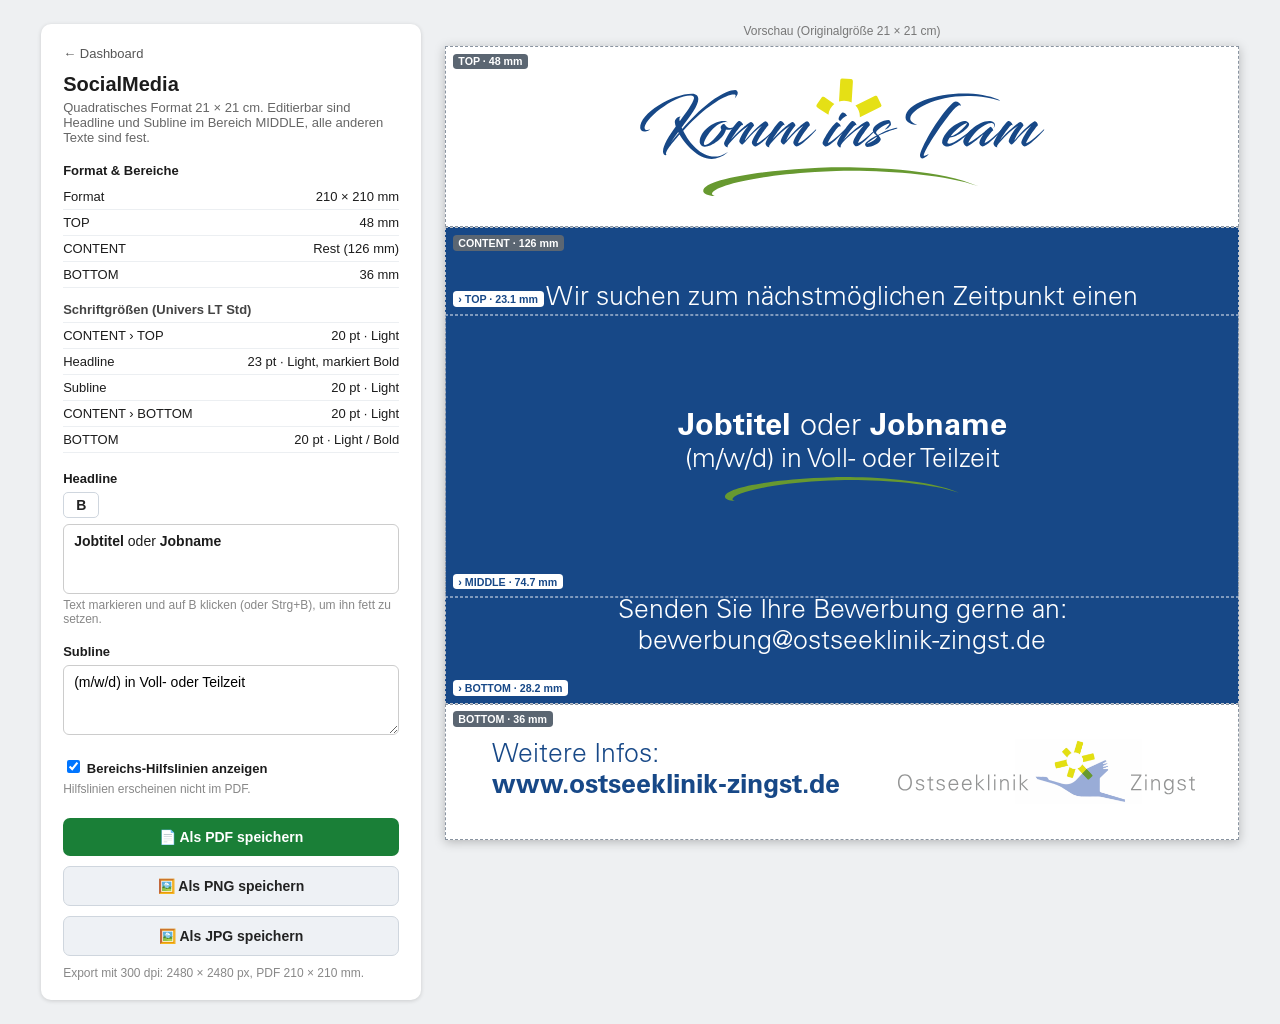
==== commit d4deb58d: "Update" ====
--- a/apps/socialmedia/index.html
+++ b/apps/socialmedia/index.html
@@ -489,7 +489,7 @@
     // Der einzige editierbare Block (Bereich MIDDLE)
     // Headline als Textabschnitte: { t: Text (inkl. Zeilenumbruechen), b: fett }
     const state = {
-        headline: [{t: "Jobtitel", b: true}, {t: " oder", b: false}, {t: " Jobname", b: false}],
+        headline: [{t: "Jobtitel", b: true}, {t: " oder", b: false}, {t: " Jobname", b: true}],
         subline: "(m/w/d) in Voll- oder Teilzeit"
     };
 
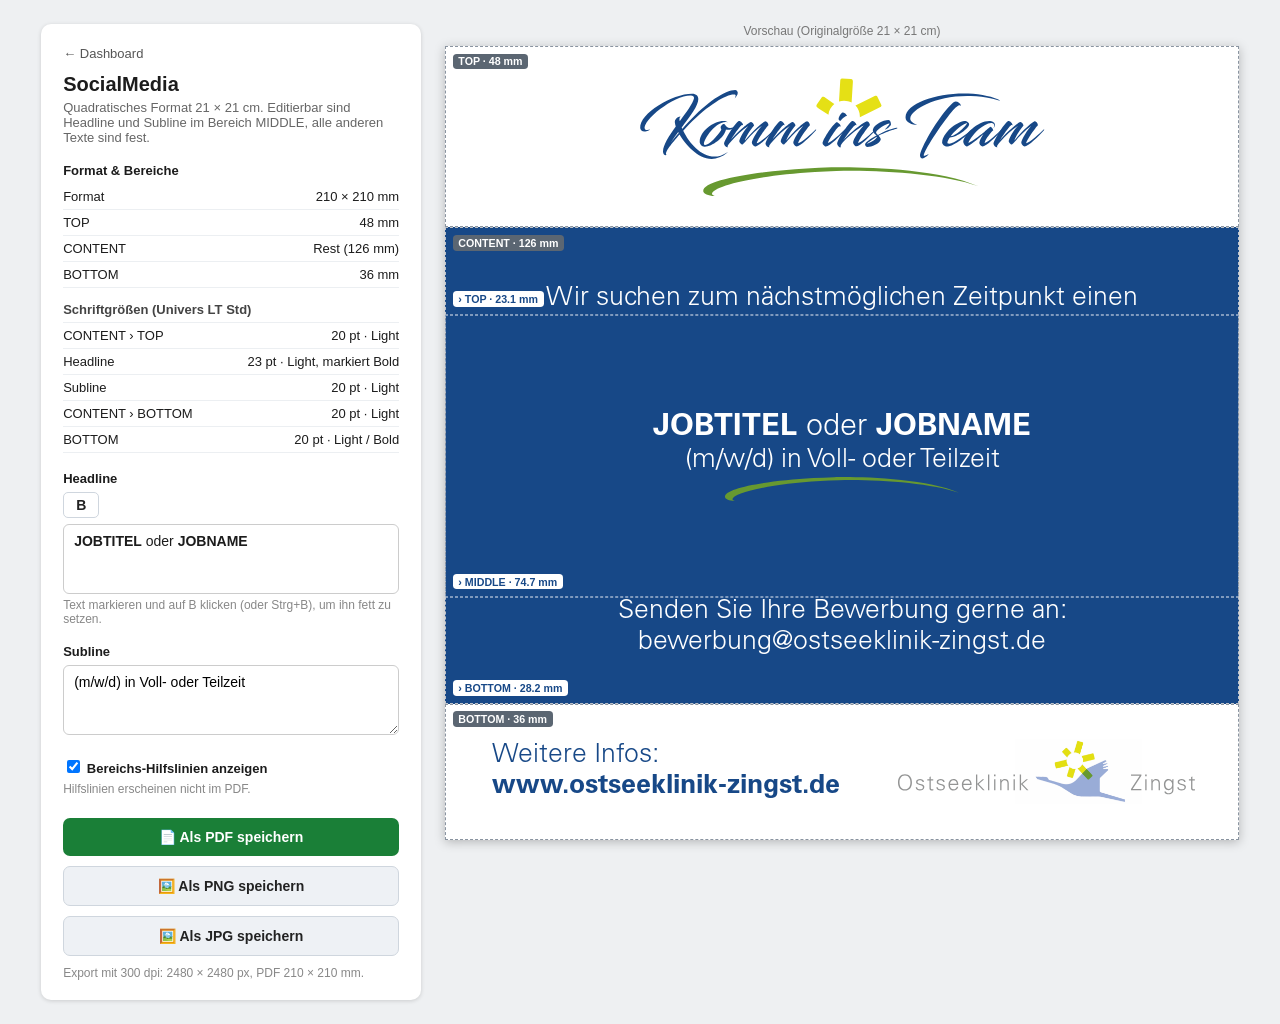
==== commit be7b6923: "Update" ====
--- a/apps/socialmedia/index.html
+++ b/apps/socialmedia/index.html
@@ -489,7 +489,7 @@
     // Der einzige editierbare Block (Bereich MIDDLE)
     // Headline als Textabschnitte: { t: Text (inkl. Zeilenumbruechen), b: fett }
     const state = {
-        headline: [{t: "Jobtitel", b: true}, {t: " oder", b: false}, {t: " Jobname", b: true}],
+        headline: [{t: "JOBTITEL", b: true}, {t: " oder", b: false}, {t: " JOBNAME", b: true}],
         subline: "(m/w/d) in Voll- oder Teilzeit"
     };
 
